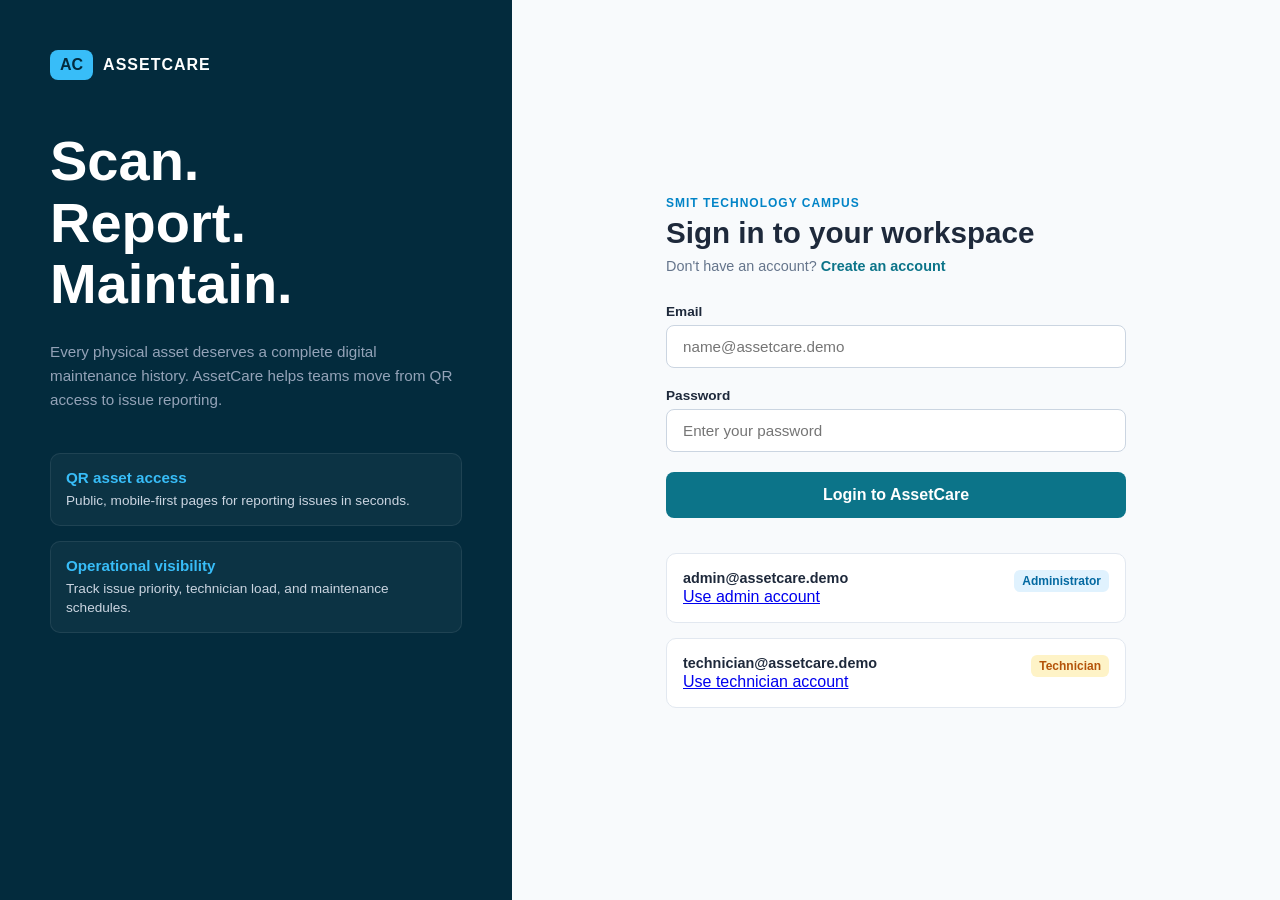
==== index.html @ efa00f7f "Asset Care Task!" ====
<!DOCTYPE html>
<html lang="en">

<head>
    <meta charset="UTF-8">
    <meta name="viewport" content="width=device-width, initial-scale=1.0">
    <title>AssetCare - Maintenance Dashboard</title>
    <link rel="stylesheet" href="dashboard-style.css">
    <link rel="stylesheet" href="admin-menu.css">
</head>

<body>

    <div class="dashboard-container">

        <aside class="sidebar-panel">
            <div class="brand-block">
                <div class="logo-icon">AC</div>
                <div class="brand-meta">
                    <h3>AssetCare</h3>
                    <span>Scan. Report. Maintain.</span>
                </div>
            </div>

            <div class="workspace-context">
                <strong>SMIT Technology Campus</strong>
                <p>Every asset deserves a complete digital maintenance history.</p>
            </div>

            <nav class="nav-links-stack">
                <a href="#" class="nav-item active"><span class="icon">📊</span> Dashboard</a>
                <a href="./assets/assets.html" class="nav-item"><span class="icon">⚙️</span> Assets</a>
                <a href="./issues/issues.html" class="nav-item"><span class="icon">🛠️</span> Issues</a>
                <a href="./schedule/schedule.html" class="nav-item"><span class="icon">📅</span> Scheduled
                    Maintenance</a>
                <a href="./technicians/technicians.html" class="nav-item"><span class="icon">👥</span> Technicians</a>
                <a href="./analytics/analytics.html" class="nav-item"><span class="icon">📈</span> Analytics</a>
                <a href="./notifications/notifications.html" class="nav-item"><span class="icon">🔔</span>
                    Notifications</a>
                <a href="./settings/settings.html" class="nav-item"><span class="icon">⚙️</span> Settings</a>
            </nav>

            <div class="sidebar-user-footer">
                <div class="user-avatar" id="user-avatar-initials">AA</div>
                <div class="user-info-text">
                    <h4 id="session-username">Loading...</h4>
                    <span id="session-role">Administrator</span>
                </div>
                <button class="btn-logout" onclick="triggerSessionLogout()">➔</button>
            </div>
        </aside>

        <main class="main-content-viewport">

            <header class="top-header-bar">
                <div class="search-bar-box">
                    <span class="search-icon">🔍</span>
                    <input type="text" placeholder="Search assets, asset codes, issues, or issue number...">
                </div>

                <div class="header-actions">
                    <div class="org-badge-view">
                        <span class="bell-icon">🔔</span>
                        <div class="text-meta">
                            <strong>SMIT Technology Campus</strong>
                            <span id="header-view-role">Administrator view</span>
                        </div>
                    </div>
                    <div class="context-menu-badge" id="role-context-menu">Admin Menu</div>
                </div>
            </header>

            <section class="workspace-scroller">

                <!-- Inside index.html Main Viewport Section -->
                <section class="real-scroll-workspace">

                    <!-- ==================== ADMIN DASHBOARD VIEW ==================== -->
                    <div id="admin-dashboard-view" class="role-view-block">
                        <div class="workspace-intro-row">
                            <div class="intro-title-meta">
                                <span class="sub-lbl">ASSETCARE WORKSPACE</span>
                                <h2>Maintenance Dashboard</h2>
                                <p>Overview of campus asset conditions, pending operations, and breakdowns.</p>
                            </div>
                        </div>
                        <!-- Aapka purana Admin stats grid aur charts yahan aayenge -->
                    </div>

                    <!-- ==================== TECHNICIAN DASHBOARD VIEW ==================== -->
                    <div id="technician-dashboard-view" class="role-view-block">
                        <div class="workspace-intro-row">
                            <div class="intro-title-meta">
                                <span class="sub-lbl">TECHNICIAN WORKSPACE</span>
                                <h2>Technician Dashboard</h2>
                                <p>Focus on your assigned work, due schedules, and active maintenance tasks.</p>
                            </div>
                        </div>

                        <!-- TECHNICIAN STATS CARDS (As per screenshot 2) -->
                        <div class="tech-stats-grid">
                            <div class="tech-card">
                                <span>Assigned issues</span>
                                <h3>4</h3>
                                <p>All issues currently visible to you</p>
                            </div>
                            <div class="tech-card priority-high">
                                <span>High priority</span>
                                <h3>0</h3>
                                <p>High and critical work items</p>
                            </div>
                            <div class="tech-card due-today">
                                <span>Due today</span>
                                <h3>0</h3>
                                <p>Scheduled maintenance that needs attention today</p>
                            </div>
                            <div class="tech-card progress-in">
                                <span>In progress</span>
                                <h3>0</h3>
                                <p>Inspections, repairs, and parts waits underway</p>
                            </div>
                        </div>

                        <!-- WORK QUEUE & PRIORITY MIX -->
                        <div class="tech-workspace-split">
                            <div class="work-queue-box">
                                <h4>Work queue</h4>
                                <!-- ISS-2026-0045 Card -->
                                <div class="issue-item-card">
                                    <div>
                                        <strong>ISS-2026-0045 • Hot water tap leaking</strong>
                                        <p>Water Dispenser 05 • Cafeteria</p>
                                    </div>
                                    <span class="badge-low">Low</span>
                                </div>
                                <!-- ISS-2026-0046 Card -->
                                <div class="issue-item-card">
                                    <div>
                                        <strong>ISS-2026-0046 • Visitor check-in software freezing</strong>
                                        <p>Reception Laptop 04 • Reception</p>
                                    </div>
                                    <span class="badge-medium">Medium</span>
                                </div>
                            </div>

                            <div class="priority-chart-mock">
                                <h4>Priority mix</h4>
                                <!-- Aapka Assigned 4 wala Donut Chart graphic yahan aa jayega -->
                            </div>
                        </div>
                    </div>

                </section>

                <div class="stats-summary-grid">
                    <div class="metric-card cyan-top">
                        <span class="lbl">Total assets</span>
                        <h1 id="count-total-assets">8</h1>
                        <p class="muted">Registered assets across the campus</p>
                    </div>
                    <div class="metric-card green-top">
                        <span class="lbl">Operational assets</span>
                        <h1 id="count-operational-assets">4</h1>
                        <p class="muted">Assets currently available for normal use</p>
                    </div>
                    <div class="metric-card orange-top">
                        <span class="lbl">Assets under maintenance</span>
                        <h1 id="count-maintenance-assets">2</h1>
                        <p class="muted">Assets under inspection or repair</p>
                    </div>
                    <div class="metric-card red-top">
                        <span class="lbl">Open Issues</span>
                        <h1 id="count-open-issues">8</h1>
                        <p class="muted">Reported, assigned, or in-progress issues</p>
                    </div>
                </div>

                <div class="stats-summary-grid secondary-grid">
                    <div class="metric-card alert-pink-top">
                        <span class="lbl alert-lbl">Overdue maintenance</span>
                        <h1 id="count-overdue-maintenance">1</h1>
                        <p class="muted">Schedules that missed their target date</p>
                    </div>
                    <div class="metric-card success-green-top">
                        <span class="lbl success-lbl">Resolved this month</span>
                        <h1 id="count-resolved-month">0</h1>
                        <p class="muted">Resolved or closed issues in the demo dataset</p>
                    </div>
                </div>

                <div class="saas-analytics-framework">

                    <div class="donut-charts-row-grid">

                        <div class="dashboard-visual-card">
                            <span class="context-lbl">ASSET HEALTH</span>
                            <h3 class="visual-card-title">Status distribution</h3>

                            <div class="visual-flex-engine">
                                <div class="donut-render-block">
                                    <div class="donut-svg-simulation asset-health-gradient"></div>
                                    <div class="donut-inner-core">
                                        <span class="core-subtext">Condition</span>
                                        <h2 class="core-main-number">8</h2>
                                    </div>
                                </div>
                                <ul class="legends-data-stack">
                                    <li><span class="legend-indicator dot-good"></span> Good <span
                                            class="legend-qty">4</span></li>
                                    <li><span class="legend-indicator dot-fair"></span> Fair <span
                                            class="legend-qty">2</span></li>
                                    <li><span class="legend-indicator dot-poor"></span> Poor <span
                                            class="legend-qty">1</span></li>
                                    <li><span class="legend-indicator dot-excellent"></span> Excellent <span
                                            class="legend-qty">1</span></li>
                                </ul>
                            </div>
                        </div>

                        <div class="dashboard-visual-card">
                            <span class="context-lbl">ISSUE PRESSURE</span>
                            <h3 class="visual-card-title">Priority distribution</h3>

                            <div class="visual-flex-engine">
                                <div class="donut-render-block">
                                    <div class="donut-svg-simulation issue-pressure-gradient"></div>
                                    <div class="donut-inner-core">
                                        <span class="core-subtext">Priority</span>
                                        <h2 class="core-main-number">12</h2>
                                    </div>
                                </div>
                                <ul class="legends-data-stack">
                                    <li><span class="legend-indicator dot-high"></span> High <span
                                            class="legend-qty">3</span></li>
                                    <li><span class="legend-indicator dot-critical"></span> Critical <span
                                            class="legend-qty">2</span></li>
                                    <li><span class="legend-indicator dot-medium"></span> Medium <span
                                            class="legend-qty">4</span></li>
                                    <li><span class="legend-indicator dot-low"></span> Low <span
                                            class="legend-qty">3</span></li>
                                </ul>
                            </div>
                        </div>
                    </div>

                    <div class="operational-three-column-system">

                        <div class="ops-column-box">
                            <span class="context-lbl">LIVE QUEUE</span>
                            <h3 class="ops-column-heading">Recently reported issues</h3>
                            <div class="ops-list-scroller">
                                <div class="ops-list-strip border-critical">
                                    <div class="strip-left-meta">
                                        <h4>Fuel level sensor fault</h4>
                                        <p>ISS-2026-0048 • Backup Generator</p>
                                    </div>
                                    <div class="strip-right-status">
                                        <span class="lbl-badge status-critical">Critical</span>
                                        <span class="lbl-badge tag-assigned">Assigned</span>
                                    </div>
                                </div>
                                <div class="ops-list-strip border-medium">
                                    <div class="strip-left-meta">
                                        <h4>Printer pulling multiple sheets</h4>
                                        <p>ISS-2026-0043 • IT Lab Printer 02</p>
                                    </div>
                                    <div class="strip-right-status">
                                        <span class="lbl-badge status-medium">Medium</span>
                                        <span class="lbl-badge tag-reported">Reported</span>
                                    </div>
                                </div>
                                <div class="ops-list-strip border-low">
                                    <div class="strip-left-meta">
                                        <h4>Inspection tag faded</h4>
                                        <p>ISS-2026-0047 • Fire Extinguisher Block A</p>
                                    </div>
                                    <div class="strip-right-status">
                                        <span class="lbl-badge status-low">Low</span>
                                        <span class="lbl-badge tag-reported">Reported</span>
                                    </div>
                                </div>
                            </div>
                        </div>

                        <div class="ops-column-box">
                            <span class="context-lbl">PLANNING</span>
                            <h3 class="ops-column-heading">Upcoming maintenance</h3>
                            <div class="ops-list-scroller">
                                <div class="ops-list-strip border-overdue">
                                    <div class="strip-left-meta">
                                        <h4>Backup Generator</h4>
                                        <p>Emergency Repair • Bilal Khan</p>
                                    </div>
                                    <div class="strip-right-status text-right-align">
                                        <span class="lbl-badge status-overdue-tag">Overdue</span>
                                        <span class="date-stamp text-red">2026-07-09</span>
                                    </div>
                                </div>
                                <div class="ops-list-strip border-upcoming">
                                    <div class="strip-left-meta">
                                        <h4>Fire Extinguisher Block A</h4>
                                        <p>Quarterly Inspection • Ahmed Raza</p>
                                    </div>
                                    <div class="strip-right-status text-right-align">
                                        <span class="lbl-badge status-upcoming-tag">Upcoming</span>
                                        <span class="date-stamp">2026-07-12</span>
                                    </div>
                                </div>
                                <div class="ops-list-strip border-upcoming">
                                    <div class="strip-left-meta">
                                        <h4>Main Office AC 03</h4>
                                        <p>Monthly maintenance • Sara Ali</p>
                                    </div>
                                    <div class="strip-right-status text-right-align">
                                        <span class="lbl-badge status-upcoming-tag">Upcoming</span>
                                        <span class="date-stamp">2026-07-15</span>
                                    </div>
                                </div>
                            </div>
                        </div>

                        <div class="ops-column-box">
                            <span class="context-lbl">REPEAT WORK</span>
                            <h3 class="ops-column-heading">Most frequently repaired assets</h3>
                            <div class="pure-bar-chart-viewport">
                                <div class="chart-bars-flexbox">
                                    <div class="bar-pillar-group">
                                        <span class="pillar-value-lbl">2</span>
                                        <div class="pillar-graph-body height-high"></div>
                                        <span class="pillar-title-lbl">Backup Generator</span>
                                    </div>
                                    <div class="bar-pillar-group">
                                        <span class="pillar-value-lbl">2</span>
                                        <div class="pillar-graph-body height-high"></div>
                                        <span class="pillar-title-lbl">Water Dispenser</span>
                                    </div>
                                    <div class="bar-pillar-group">
                                        <span class="pillar-value-lbl">2</span>
                                        <div class="pillar-graph-body height-high"></div>
                                        <span class="pillar-title-lbl">Reception Laptop</span>
                                    </div>
                                    <div class="bar-pillar-group">
                                        <span class="pillar-value-lbl">1</span>
                                        <div class="pillar-graph-body height-low"></div>
                                        <span class="pillar-title-lbl">Main Office</span>
                                    </div>
                                    <div class="bar-pillar-group">
                                        <span class="pillar-value-lbl">1</span>
                                        <div class="pillar-graph-body height-low"></div>
                                        <span class="pillar-title-lbl">IT Lab</span>
                                    </div>
                                </div>
                            </div>
                        </div>

                    </div>
                </div>

            </section>
        </main>
    </div>
    <div id="asset-modal" class="modal-overlay" style="display: none;">
        <div class="modal-content-box">
            <div class="modal-header">
                <h3>Register New Campus Asset</h3>
                <button class="close-modal-btn" onclick="toggleAssetModal(false)">✕</button>
            </div>
            <form id="asset-registration-form" onsubmit="handleAssetRegistration(event)">
                <div class="form-input-group">
                    <label>Asset Name</label>
                    <input type="text" id="asset-name" placeholder="e.g., Water Dispenser Floor 2" required>
                </div>
                <div class="form-input-group">
                    <label>Category</label>
                    <select id="asset-category" required>
                        <option value="Electronics">Electronics / IT Hardware</option>
                        <option value="Appliances">Appliances (AC, Water Cooler)</option>
                        <option value="Safety">Safety Equipment (Fire Extinguisher)</option>
                        <option value="Machinery">Machinery / Power Generator</option>
                    </select>
                </div>
                <div class="form-input-group">
                    <label>Initial Operational Status</label>
                    <select id="asset-status" required>
                        <option value="Operational">Operational (Available for use)</option>
                        <option value="Under Maintenance">Under Maintenance</option>
                        <option value="Under Inspection">Under Inspection</option>
                    </select>
                </div>
                <div class="modal-action-buttons">
                    <button type="button" class="btn-secondary-cancel" onclick="toggleAssetModal(false)">Cancel</button>
                    <button type="submit" class="btn-success-save">Save Asset to LocalStorage</button>
                </div>
            </form>
        </div>
    </div>

    <div class="admin-menu-badge">Admin Menu</div>

    <script src="global-menu-engine.js"></script>

    <script src="dashboard-engine.js"></script>
    <script src="global-menu.js"></script>
</body>

</html>
---- dashboard-style.css ----
:root {
    --sidebar-bg: #032b3d;
    --main-bg: #f8fafc;
    --text-primary: #0f172a;
    --text-secondary: #475569;
    --border-subtle: #e2e8f0;
    --btn-teal: #0c7489;
}

* {
    box-sizing: border-box;
    margin: 0;
    padding: 0;
    font-family: -apple-system, BlinkMacSystemFont, "Segoe UI", Roboto, sans-serif;
}

body {
    background-color: var(--main-bg);
    color: var(--text-primary);
    overflow: hidden;
}

.dashboard-container {
    display: flex;
    width: 100vw;
    height: 100vh;
}

/* SIDEBAR LAYOUT STYLES */
.sidebar-panel {
    width: 260px;
    background-color: var(--sidebar-bg);
    color: #ffffff;
    display: flex;
    flex-direction: column;
    padding: 24px 16px;
    flex-shrink: 0;
}

.brand-block {
    display: flex;
    align-items: center;
    gap: 12px;
    margin-bottom: 24px;
}

.logo-icon {
    background-color: #38bdf8;
    color: var(--sidebar-bg);
    font-weight: 800;
    padding: 6px 10px;
    border-radius: 8px;
}

.brand-meta h3 {
    font-size: 1.15rem;
    font-weight: 700;
}

.brand-meta span {
    font-size: 0.75rem;
    color: #94a3b8;
}

.workspace-context {
    background: rgba(255, 255, 255, 0.05);
    padding: 14px;
    border-radius: 10px;
    margin-bottom: 24px;
    font-size: 0.8rem;
}

.workspace-context strong {
    display: block;
    color: #38bdf8;
    margin-bottom: 4px;
}

.workspace-context p {
    color: #cbd5e1;
    line-height: 1.4;
}

.nav-links-stack {
    display: flex;
    flex-direction: column;
    gap: 6px;
    flex-grow: 1;
}

.nav-item {
    display: flex;
    align-items: center;
    gap: 12px;
    color: #94a3b8;
    text-decoration: none;
    font-size: 0.9rem;
    padding: 10px 14px;
    border-radius: 8px;
    transition: all 0.2s;
}

.nav-item:hover,
.nav-item.active {
    background-color: rgba(255, 255, 255, 0.08);
    color: #ffffff;
}

.sidebar-user-footer {
    display: flex;
    align-items: center;
    gap: 12px;
    padding-top: 16px;
    border-top: 1px solid rgba(255, 255, 255, 0.1);
}

.user-avatar {
    width: 36px;
    height: 36px;
    background: #0284c7;
    border-radius: 50%;
    display: flex;
    align-items: center;
    justify-content: center;
    font-weight: 600;
    font-size: 0.85rem;
}

.user-info-text h4 {
    font-size: 0.85rem;
    color: #fff;
}

.user-info-text span {
    font-size: 0.75rem;
    color: #94a3b8;
}

.btn-logout {
    margin-left: auto;
    background: transparent;
    border: none;
    color: #94a3b8;
    cursor: pointer;
    font-size: 1.1rem;
}

/* MAIN PANEL SYSTEM */
.main-content-viewport {
    flex-grow: 1;
    display: flex;
    flex-direction: column;
    height: 100%;
}

.top-header-bar {
    height: 70px;
    background: #ffffff;
    border-bottom: 1px solid var(--border-subtle);
    display: flex;
    align-items: center;
    justify-content: space-between;
    padding: 0 30px;
    flex-shrink: 0;
}

.search-bar-box {
    display: flex;
    align-items: center;
    gap: 10px;
    background: #f1f5f9;
    padding: 10px 16px;
    border-radius: 30px;
    width: 400px;
}

.search-bar-box input {
    background: transparent;
    border: none;
    outline: none;
    width: 100%;
    font-size: 0.85rem;
}

.header-actions {
    display: flex;
    align-items: center;
    gap: 20px;
}

.org-badge-view {
    display: flex;
    align-items: center;
    gap: 10px;
}

.org-badge-view .text-meta {
    font-size: 0.8rem;
    text-align: right;
}

.org-badge-view strong {
    display: block;
    color: var(--text-primary);
}

.org-badge-view span {
    color: #0284c7;
    font-weight: 600;
}

.context-menu-badge {
    background: #e0f2fe;
    color: #0369a1;
    font-weight: 700;
    font-size: 0.8rem;
    padding: 8px 14px;
    border-radius: 8px;
}

/* INTERNAL CONTAINER VIEWPORT SCROLLER */
.workspace-scroller {
    padding: 30px;
    overflow-y: auto;
    flex-grow: 1;
}

.welcome-heading-row {
    display: flex;
    justify-content: space-between;
    align-items: flex-start;
    margin-bottom: 30px;
}

.context-lbl {
    font-size: 0.7rem;
    font-weight: 700;
    color: #64748b;
    letter-spacing: 1px;
    text-transform: uppercase;
}

.welcome-heading-row h2 {
    font-size: 1.75rem;
    color: #1e293b;
    margin: 4px 0;
}

.welcome-heading-row p {
    color: var(--text-secondary);
    font-size: 0.9rem;
}

.btn-action-primary {
    background-color: var(--btn-teal);
    color: white;
    border: none;
    padding: 12px 20px;
    font-weight: 600;
    font-size: 0.9rem;
    border-radius: 8px;
    cursor: pointer;
}

/* TOP GRID STATS CARDS */
.stats-summary-grid {
    display: grid;
    grid-template-columns: repeat(4, 1fr);
    gap: 20px;
    margin-bottom: 20px;
}

.secondary-grid {
    grid-template-columns: repeat(4, 1fr);
}

.metric-card {
    background: white;
    border: 1px solid var(--border-subtle);
    padding: 20px;
    border-radius: 12px;
    position: relative;
    box-shadow: 0 1px 3px rgba(0, 0, 0, 0.02);
}

.metric-card .lbl {
    font-size: 0.8rem;
    font-weight: 700;
    color: #475569;
}

.metric-card h1 {
    font-size: 2.25rem;
    font-weight: 800;
    margin: 10px 0 6px 0;
    color: #0f172a;
}

.metric-card .muted {
    font-size: 0.78rem;
    color: #64748b;
    line-height: 1.3;
}

.cyan-top {
    border-top: 4px solid #38bdf8;
}

.green-top {
    border-top: 4px solid #4ade80;
}

.orange-top {
    border-top: 4px solid #fb923c;
}

.red-top {
    border-top: 4px solid #f87171;
}

.alert-pink-top {
    border-top: 4px solid #fda4af;
}

.alert-lbl {
    color: #e11d48 !important;
}

.success-green-top {
    border-top: 4px solid #86efac;
}

.success-lbl {
    color: #16a34a !important;
}

/* NEW REVISED SCREENSHOTS COMPONENT MODULES */
.saas-analytics-framework {
    display: flex;
    flex-direction: column;
    gap: 24px;
    margin-top: 24px;
    width: 100%;
}

.donut-charts-row-grid {
    display: grid;
    grid-template-columns: repeat(2, 1fr);
    gap: 20px;
}

.dashboard-visual-card {
    background: #ffffff;
    border: 1px solid #e2e8f0;
    border-radius: 12px;
    padding: 24px;
}

.visual-card-title {
    font-size: 1.25rem;
    font-weight: 700;
    color: #0f172a;
    margin-top: 4px;
    margin-bottom: 24px;
}

.visual-flex-engine {
    display: flex;
    align-items: center;
    gap: 48px;
}

.donut-render-block {
    position: relative;
    width: 140px;
    height: 140px;
    flex-shrink: 0;
}

.donut-svg-simulation {
    width: 100%;
    height: 100%;
    border-radius: 50%;
}

/* Exact Donut colors & metrics ratios */
.asset-health-gradient {
    background: conic-gradient(#0284c7 0% 50%,
            #f59e0b 50% 75%,
            #ef4444 75% 87.5%,
            #22c55e 87.5% 100%);
}

.issue-pressure-gradient {
    background: conic-gradient(#f59e0b 0% 25%,
            #ef4444 25% 41.6%,
            #0c7489 41.6% 75%,
            #94a3b8 75% 100%);
}

.donut-inner-core {
    position: absolute;
    top: 14px;
    left: 14px;
    width: 112px;
    height: 112px;
    background: #ffffff;
    border-radius: 50%;
    display: flex;
    flex-direction: column;
    align-items: center;
    justify-content: center;
}

.core-subtext {
    font-size: 0.75rem;
    color: #64748b;
    font-weight: 600;
    text-transform: uppercase;
}

.core-main-number {
    font-size: 1.85rem;
    font-weight: 800;
    color: #0f172a;
    margin-top: 2px;
}

.legends-data-stack {
    list-style: none;
    flex-grow: 1;
    display: flex;
    flex-direction: column;
    gap: 12px;
}

.legends-data-stack li {
    display: flex;
    align-items: center;
    font-size: 0.9rem;
    color: #334155;
    font-weight: 500;
}

.legend-indicator {
    width: 10px;
    height: 10px;
    border-radius: 50%;
    margin-right: 12px;
}

.dot-good {
    background: #0284c7;
}

.dot-fair {
    background: #f59e0b;
}

.dot-poor {
    background: #ef4444;
}

.dot-excellent {
    background: #22c55e;
}

.dot-high {
    background: #f59e0b;
}

.dot-critical {
    background: #ef4444;
}

.dot-medium {
    background: #0c7489;
}

.dot-low {
    background: #94a3b8;
}

.legend-qty {
    margin-left: auto;
    font-weight: 700;
    color: #0f172a;
}

/* THREE COLUMN WORKFLOWS */
.operational-three-column-system {
    display: grid;
    grid-template-columns: repeat(3, 1fr);
    gap: 20px;
}

.ops-column-box {
    background: #ffffff;
    border: 1px solid #e2e8f0;
    border-radius: 12px;
    padding: 24px;
    display: flex;
    flex-direction: column;
}

.ops-column-heading {
    font-size: 1.15rem;
    font-weight: 700;
    color: #0f172a;
    margin-top: 4px;
    margin-bottom: 20px;
}

.ops-list-scroller {
    display: flex;
    flex-direction: column;
    gap: 12px;
}

.ops-list-strip {
    background: #f8fafc;
    border: 1px solid #f1f5f9;
    border-left: 4px solid #cbd5e1;
    border-radius: 8px;
    padding: 12px 14px;
    display: flex;
    justify-content: space-between;
    align-items: flex-start;
}

.border-critical {
    border-left-color: #ef4444;
}

.border-medium {
    border-left-color: #0c7489;
}

.border-low {
    border-left-color: #94a3b8;
}

.border-overdue {
    border-left-color: #b91c1c;
}

.border-upcoming {
    border-left-color: #38bdf8;
}

.strip-left-meta h4 {
    font-size: 0.88rem;
    font-weight: 700;
    color: #0f172a;
    margin-bottom: 4px;
    line-height: 1.3;
}

.strip-left-meta p {
    font-size: 0.75rem;
    color: #64748b;
}

.strip-right-status {
    display: flex;
    flex-direction: column;
    align-items: flex-end;
    gap: 6px;
    flex-shrink: 0;
}

.text-right-align {
    align-items: flex-end;
}

.lbl-badge {
    font-size: 0.7rem;
    font-weight: 700;
    padding: 3px 8px;
    border-radius: 6px;
}

.status-critical {
    background: #fee2e2;
    color: #ef4444;
}

.status-medium {
    background: #e0f2fe;
    color: #0c7489;
}

.status-low {
    background: #f1f5f9;
    color: #64748b;
}

.tag-assigned {
    background: #ecfdf5;
    color: #10b981;
}

.tag-reported {
    background: #fef3c7;
    color: #d97706;
}

.status-overdue-tag {
    background: #fee2e2;
    color: #b91c1c;
}

.status-upcoming-tag {
    background: #e0f7fa;
    color: #00838f;
}

.date-stamp {
    font-size: 0.75rem;
    color: #64748b;
    margin-top: 2px;
    font-weight: 500;
}

.text-red {
    color: #ef4444 !important;
    font-weight: 700;
}

/* GRAPHIC PILLARS SYSTEM */
.pure-bar-chart-viewport {
    flex-grow: 1;
    display: flex;
    align-items: flex-end;
    min-height: 200px;
    padding-top: 16px;
}

.chart-bars-flexbox {
    display: flex;
    width: 100%;
    align-items: flex-end;
    justify-content: space-between;
    gap: 8px;
}

.bar-pillar-group {
    display: flex;
    flex-direction: column;
    align-items: center;
    flex: 1;
}

.pillar-value-lbl {
    font-size: 0.75rem;
    font-weight: 700;
    color: #64748b;
    margin-bottom: 6px;
}

.pillar-graph-body {
    width: 100%;
    max-width: 32px;
    border-radius: 6px 6px 0 0;
}

.height-high {
    height: 120px;
    background: linear-gradient(180deg, #38bdf8 0%, #0369a1 100%);
}

.height-low {
    height: 60px;
    background: linear-gradient(180deg, #7dd3fc 0%, #0284c7 100%);
    opacity: 0.9;
}

.pillar-title-lbl {
    font-size: 0.68rem;
    color: #64748b;
    text-align: center;
    margin-top: 8px;
    line-height: 1.2;
    height: 32px;
    overflow: hidden;
    word-break: break-word;
}

/* MODAL OVERLAY STYLES */
.modal-overlay {
    position: fixed;
    top: 0;
    left: 0;
    width: 100vw;
    height: 100vh;
    background: rgba(15, 23, 42, 0.6);
    /* Backdrop blur feel */
    display: flex;
    align-items: center;
    justify-content: center;
    z-index: 9999;
}

.modal-content-box {
    background: #ffffff;
    width: 100%;
    max-width: 450px;
    border-radius: 12px;
    padding: 24px;
    box-shadow: 0 20px 25px -5px rgba(0, 0, 0, 0.1), 0 10px 10px -5px rgba(0, 0, 0, 0.04);
}

.modal-header {
    display: flex;
    justify-content: space-between;
    align-items: center;
    margin-bottom: 20px;
    border-bottom: 1px solid #e2e8f0;
    padding-bottom: 12px;
}

.modal-header h3 {
    font-size: 1.2rem;
    color: #0f172a;
    font-weight: 700;
}

.close-modal-btn {
    background: transparent;
    border: none;
    font-size: 1.1rem;
    color: #64748b;
    cursor: pointer;
}

.form-input-group {
    display: flex;
    flex-direction: column;
    gap: 6px;
    margin-bottom: 16px;
}

.form-input-group label {
    font-size: 0.85rem;
    font-weight: 600;
    color: #334155;
}

.form-input-group input,
.form-input-group select {
    padding: 10px 12px;
    border: 1px solid #cbd5e1;
    border-radius: 8px;
    font-size: 0.9rem;
    outline: none;
}

.form-input-group input:focus,
.form-input-group select:focus {
    border-color: #0c7489;
}

.modal-action-buttons {
    display: flex;
    justify-content: flex-end;
    gap: 12px;
    margin-top: 24px;
    border-top: 1px solid #e2e8f0;
    padding-top: 16px;
}

.btn-secondary-cancel {
    background: #f1f5f9;
    color: #475569;
    border: none;
    padding: 10px 16px;
    border-radius: 8px;
    font-weight: 600;
    cursor: pointer;
}

.btn-success-save {
    background: #0c7489;
    color: white;
    border: none;
    padding: 10px 16px;
    border-radius: 8px;
    font-weight: 600;
    cursor: pointer;
}

.btn-success-save:hover {
    background: #0a6173;
}

/* Role blocks handling */
.role-view-block {
    display: none;
    /* Pehle dono ko hidden rakhein */
}

/* Jab body par admin ya technician ki class lagegi, to specific block active hoga */
body.role-admin #admin-dashboard-view {
    display: block;
}

body.role-technician #technician-dashboard-view {
    display: block;
}

/* Technician Layout Elements Styling (Screenshot 2 Match) */
.tech-stats-grid {
    display: grid;
    grid-template-columns: repeat(4, 1fr);
    gap: 16px;
    margin-bottom: 24px;
}

.tech-card {
    background: #ffffff;
    border: 1px solid #e2e8f0;
    border-radius: 12px;
    padding: 20px;
}

.tech-card span {
    font-size: 0.85rem;
    color: #64748b;
    font-weight: 500;
}

.tech-card h3 {
    font-size: 2rem;
    color: #0f172a;
    margin: 8px 0;
    font-weight: 700;
}

.tech-card p {
    font-size: 0.78rem;
    color: #94a3b8;
}

.tech-workspace-split {
    display: grid;
    grid-template-columns: 2fr 1fr;
    gap: 24px;
}

.work-queue-box,
.priority-chart-mock {
    background: #ffffff;
    border: 1px solid #e2e8f0;
    border-radius: 12px;
    padding: 24px;
}

.issue-item-card {
    display: flex;
    justify-content: space-between;
    align-items: center;
    border: 1px solid #f1f5f9;
    padding: 16px;
    border-radius: 8px;
    margin-top: 12px;
}

/* WORKSPACE INTRO HEADER ROW FIX */
.workspace-intro-row {
    margin-bottom: 24px;
    /* Grid cards se proper distance */
}

.workspace-intro-row .sub-lbl {
    font-size: 0.72rem;
    font-weight: 700;
    color: #475569;
    /* Real layout ke mutabiq muted deep gray/blue character */
    letter-spacing: 1.2px;
    /* Perfect tracking gap */
    text-transform: uppercase;
    display: block;
    margin-bottom: 4px;
    /* Heading ke sath bilkul minimum gap */
}

.workspace-intro-row h2 {
    font-size: 1.85rem;
    /* Real design match heading size */
    font-weight: 800;
    /* Extra bold look */
    color: #032b3d;
    letter-spacing: -0.5px;
    /* Slight tight spacing look */
    line-height: 1.2;
    margin: 0 0 6px 0;
}

.workspace-intro-row p {
    font-size: 0.92rem;
    color: #64748b;
    font-weight: 400;
}
---- admin-menu.css ----
/* ADMIN MENU DROPDOWN BADGE STYLING FOR NAVBAR */
.admin-menu-badge {
    background: #e0f2fe;
    color: #0369a1;
    font-weight: 600;
    font-size: 0.82rem;
    padding: 6px 14px;
    border-radius: 6px;
    cursor: pointer;
    transition: background 0.2s ease;
}

.admin-menu-badge:hover {
    background: #bae6fd;
}

/* GLOBAL MODAL BLUR OVERLAY (SCREENSHOT MATCHED) */
.modal-blur-overlay {
    position: fixed;
    top: 0;
    left: 0;
    width: 100vw;
    height: 100vh;
    background: rgba(15, 23, 42, 0.3);
    backdrop-filter: blur(4px);
    display: flex;
    align-items: center;
    justify-content: center;
    z-index: 99999;
    /* Sabse top par rahega */
    opacity: 0;
    pointer-events: none;
    transition: all 0.25s cubic-bezier(0.4, 0, 0.2, 1);
}

/* Active Class State Trigger */
.modal-blur-overlay.active {
    opacity: 1;
    pointer-events: auto;
}

.user-menu-card-popup {
    background: #ffffff;
    width: 440px;
    border-radius: 16px;
    padding: 28px;
    box-shadow: 0 20px 25px -5px rgba(0, 0, 0, 0.1), 0 10px 10px -5px rgba(0, 0, 0, 0.04);
    position: relative;
    transform: scale(0.92);
    transition: transform 0.25s cubic-bezier(0.4, 0, 0.2, 1);
}

.modal-blur-overlay.active .user-menu-card-popup {
    transform: scale(1);
}

.modal-close-btn {
    position: absolute;
    top: 20px;
    right: 20px;
    background: #f1f5f9;
    border: none;
    font-size: 1.4rem;
    color: #64748b;
    width: 32px;
    height: 32px;
    border-radius: 50%;
    cursor: pointer;
    display: flex;
    align-items: center;
    justify-content: center;
}

.modal-close-btn:hover {
    background: #e2e8f0;
    color: #0f172a;
}

.modal-header-section {
    margin-bottom: 20px;
}

.modal-brand-label {
    font-size: 0.68rem;
    font-weight: 700;
    color: #0c7489;
    letter-spacing: 1px;
}

.modal-header-section h3 {
    font-size: 1.35rem;
    color: #032b3d;
    font-weight: 700;
    margin-top: 2px;
}

.user-profile-row {
    display: flex;
    align-items: center;
    gap: 14px;
    margin-bottom: 20px;
}

.user-avatar-badge {
    width: 46px;
    height: 46px;
    background: #e0f2fe;
    color: #0369a1;
    border-radius: 50%;
    display: flex;
    align-items: center;
    justify-content: center;
    font-weight: 700;
    font-size: 1rem;
}

.user-meta-details h4 {
    font-size: 1.05rem;
    font-weight: 700;
    color: #0f172a;
}

.user-meta-details span {
    font-size: 0.82rem;
    color: #64748b;
}

.modal-info-notice-box {
    background: #f8fafc;
    border: 1px solid #e2e8f0;
    border-radius: 10px;
    padding: 14px 16px;
    margin-bottom: 24px;
}

.modal-info-notice-box p {
    font-size: 0.88rem;
    color: #475569;
    line-height: 1.5;
}

.modal-actions-footer {
    display: flex;
    justify-content: space-between;
    align-items: center;
}

.btn-modal-reset {
    background: #ffebebc7;
    border: none;
    color: #ba1c1c;
    padding: 10px 18px;
    font-size: 0.88rem;
    font-weight: 600;
    border-radius: 8px;
    cursor: pointer;
}

.btn-modal-reset:hover {
    background: #fecaca;
}

.btn-modal-logout {
    background: #ffffff;
    border: 1px solid #cbd5e1;
    color: #0f172a;
    padding: 10px 22px;
    font-size: 0.88rem;
    font-weight: 600;
    border-radius: 8px;
    cursor: pointer;
}

.btn-modal-logout:hover {
    background: #f8fafc;
    border-color: #94a3b8;
}
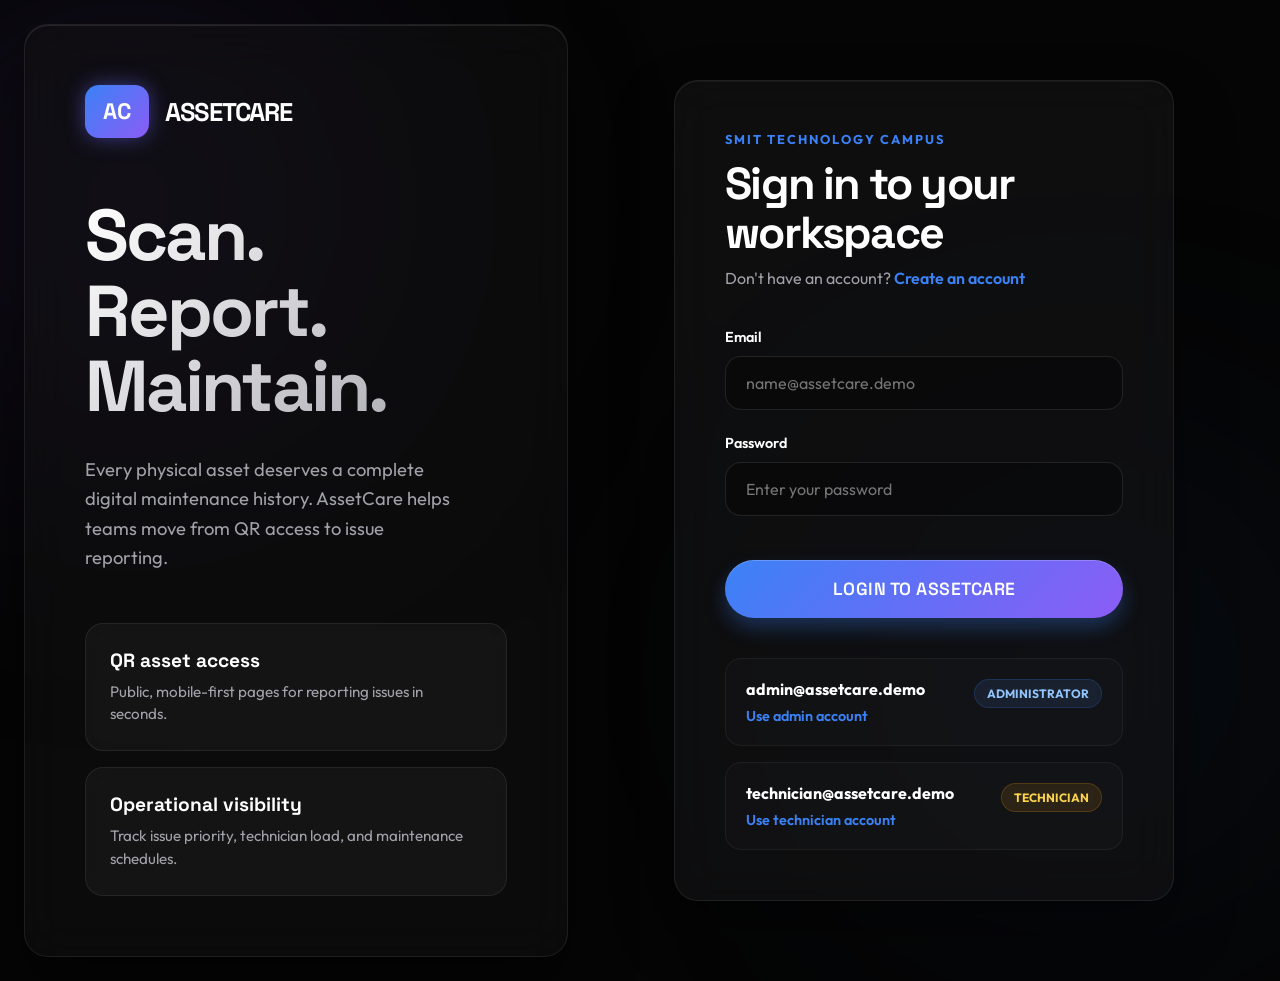
==== commit 0998053d: "add animation and set local storage issue" ====
--- a/index.html
+++ b/index.html
@@ -397,10 +397,9 @@
 
     <div class="admin-menu-badge">Admin Menu</div>
 
-    <script src="global-menu-engine.js"></script>
 
     <script src="dashboard-engine.js"></script>
     <script src="global-menu.js"></script>
 </body>
 
-</html>+</html>
--- a/dashboard-style.css
+++ b/dashboard-style.css
@@ -35,6 +35,10 @@
     flex-direction: column;
     padding: 24px 16px;
     flex-shrink: 0;
+
+    height: 100vh;
+    overflow-y: auto;
+    overflow-x: hidden;
 }
 
 .brand-block {
@@ -216,6 +220,11 @@
     font-size: 0.8rem;
     padding: 8px 14px;
     border-radius: 8px;
+}
+
+.context-menu-badge,
+#role-context-menu {
+    cursor: pointer !important;
 }
 
 /* INTERNAL CONTAINER VIEWPORT SCROLLER */
--- a/admin-menu.css
+++ b/admin-menu.css
@@ -1,177 +1,679 @@
-/* ADMIN MENU DROPDOWN BADGE STYLING FOR NAVBAR */
-.admin-menu-badge {
-    background: #e0f2fe;
-    color: #0369a1;
-    font-weight: 600;
-    font-size: 0.82rem;
-    padding: 6px 14px;
-    border-radius: 6px;
-    cursor: pointer;
-    transition: background 0.2s ease;
-}
-
-.admin-menu-badge:hover {
-    background: #bae6fd;
-}
-
-/* GLOBAL MODAL BLUR OVERLAY (SCREENSHOT MATCHED) */
-.modal-blur-overlay {
+@import url('https://fonts.googleapis.com/css2?family=Outfit:wght@300;400;500;600;700;800;900&family=Space+Grotesk:wght@400;500;600;700&display=swap');
+
+:root {
+    --bg-dark: #050505;
+    --glass-bg: rgba(20, 20, 22, 0.5);
+    --glass-border: rgba(255, 255, 255, 0.08);
+    --neon-blue: #3b82f6;
+    --neon-purple: #8b5cf6;
+    --neon-pink: #ec4899;
+    --text-primary: #ffffff;
+    --text-secondary: #a1a1aa;
+    --font-heading: 'Space Grotesk', sans-serif;
+    --font-body: 'Outfit', sans-serif;
+    --radius-heavy: 24px;
+}
+
+body {
+    background-color: var(--bg-dark) !important;
+    color: var(--text-primary) !important;
+    font-family: var(--font-body) !important;
+    overflow-x: hidden;
+    position: relative;
+    margin: 0;
+    padding: 0;
+}
+
+/* ANIMATED AURORA BACKGROUND */
+body::before,
+body::after,
+.dashboard-container::before,
+.real-app-layout::before {
+    content: '';
     position: fixed;
+    border-radius: 50%;
+    filter: blur(140px);
+    z-index: -1;
+    animation: floatOrb 25s infinite alternate ease-in-out;
+    pointer-events: none;
+}
+
+body::before {
+    width: 60vw;
+    height: 60vw;
+    background: radial-gradient(circle, rgba(139, 92, 246, 0.18), transparent 60%);
+    top: -20vh;
+    left: -20vw;
+}
+
+body::after {
+    width: 50vw;
+    height: 50vw;
+    background: radial-gradient(circle, rgba(59, 130, 246, 0.15), transparent 60%);
+    bottom: -10vh;
+    right: -10vw;
+    animation-delay: -5s;
+}
+
+.dashboard-container::before,
+.real-app-layout::before {
+    width: 40vw;
+    height: 40vw;
+    background: radial-gradient(circle, rgba(236, 72, 153, 0.12), transparent 60%);
+    top: 30vh;
+    left: 40vw;
+    animation-duration: 30s;
+}
+
+@keyframes floatOrb {
+    0% {
+        transform: translate(0, 0) scale(1);
+    }
+
+    100% {
+        transform: translate(150px, 100px) scale(1.1);
+    }
+}
+
+/* APP LAYOUT OVERRIDE (FLOATING DOCK STYLE) */
+.dashboard-container,
+.real-app-layout {
+    display: flex !important;
+    padding: 24px !important;
+    gap: 24px !important;
+    height: 100vh !important;
+    box-sizing: border-box !important;
+    background: transparent !important;
+}
+
+/* SIDEBAR AS A FLOATING GLASS PANEL */
+.sidebar-panel,
+.real-sidebar {
+    background: var(--glass-bg) !important;
+    backdrop-filter: blur(24px) !important;
+    -webkit-backdrop-filter: blur(24px) !important;
+    border: 1px solid var(--glass-border) !important;
+    border-radius: var(--radius-heavy) !important;
+    height: calc(100vh - 48px) !important;
+    box-shadow: 0 30px 60px rgba(0, 0, 0, 0.4), inset 0 1px 0 rgba(255, 255, 255, 0.1) !important;
+    padding: 30px 20px !important;
+    flex-shrink: 0 !important;
+}
+
+.main-content-viewport,
+.real-main-viewport {
+    background: transparent !important;
+    border-radius: var(--radius-heavy) !important;
+    overflow: hidden !important;
+    display: flex !important;
+    flex-direction: column !important;
+    flex-grow: 1 !important;
+}
+
+/* HEADERS AS GLASS PILLS */
+.top-header-bar,
+.real-top-header {
+    background: rgba(20, 20, 22, 0.5) !important;
+    backdrop-filter: blur(20px) !important;
+    border: 1px solid var(--glass-border) !important;
+    border-radius: var(--radius-heavy) !important;
+    margin-bottom: 24px !important;
+    box-shadow: 0 10px 30px rgba(0, 0, 0, 0.2) !important;
+    height: 80px !important;
+    display: flex !important;
+    align-items: center !important;
+    justify-content: space-between !important;
+}
+
+.header-right-meta {
+    display: flex !important;
+    align-items: center !important;
+    gap: 20px !important;
+}
+
+.org-badge-info {
+    display: flex !important;
+    flex-direction: column !important;
+    align-items: flex-end !important;
+}
+
+.org-badge-info span {
+    background: transparent !important;
+    border: none !important;
+    padding: 0 !important;
+    font-size: 0.75rem !important;
+    color: var(--neon-blue) !important;
+    backdrop-filter: none !important;
+}
+
+/* SEARCH BAR */
+.search-bar-box,
+.header-search-bar-mock {
+    background: rgba(255, 255, 255, 0.05) !important;
+    border: 1px solid rgba(255, 255, 255, 0.1) !important;
+    color: white !important;
+    border-radius: 40px !important;
+    padding: 12px 20px !important;
+    backdrop-filter: blur(10px) !important;
+}
+
+.search-bar-box input,
+.header-search-bar-mock input {
+    color: white !important;
+    font-family: var(--font-body) !important;
+    background: transparent !important;
+    border: none !important;
+}
+
+.search-bar-box input::placeholder,
+.header-search-bar-mock input::placeholder {
+    color: rgba(255, 255, 255, 0.4) !important;
+}
+
+/* TYPOGRAPHY OVERRIDES */
+h1,
+h2,
+h3,
+h4,
+h5,
+.metric-card h1,
+.brand-meta h3,
+.form-title,
+.visual-card-title,
+.ops-column-heading {
+    font-family: var(--font-heading) !important;
+    font-weight: 700 !important;
+    letter-spacing: -0.04em !important;
+    color: #ffffff !important;
+}
+
+.brand-meta h3,
+.brand-meta-info h3 {
+    font-size: 1.6rem !important;
+    background: linear-gradient(135deg, #fff, #a1a1aa);
+    -webkit-background-clip: text;
+    -webkit-text-fill-color: transparent;
+}
+
+.logo-icon,
+.brand-logo-icon {
+    background: linear-gradient(135deg, var(--neon-blue), var(--neon-purple)) !important;
+    border-radius: 12px !important;
+    padding: 10px 14px !important;
+    font-size: 1.2rem !important;
+    color: white !important;
+}
+
+/* METRIC CARDS (GLASS NEUMORPHISM) */
+.metric-card,
+.dashboard-visual-card,
+.ops-column-box,
+.filter-console-card,
+.asset-directory-card,
+.settings-panel-card,
+.schedule-item-card,
+.tech-card,
+.issue-item-card,
+.notification-card,
+.issue-directory-card,
+.analytics-panel-card,
+.tech-profile-card,
+.sidebar-context-card,
+.danger-zone-container-box,
+.metric-summary-box,
+.tech-counters-strip-row,
+.inner-ticket-item-row,
+.log-row-item,
+.header-search-bar-mock {
+    background: var(--glass-bg) !important;
+    backdrop-filter: blur(20px) !important;
+    border: 1px solid var(--glass-border) !important;
+    border-radius: var(--radius-heavy) !important;
+    box-shadow: 0 20px 40px rgba(0, 0, 0, 0.3), inset 0 1px 0 rgba(255, 255, 255, 0.05) !important;
+    position: relative !important;
+    overflow: hidden !important;
+    transition: all 0.5s cubic-bezier(0.175, 0.885, 0.32, 1.275) !important;
+}
+
+/* Glow lines on top of metric cards */
+.cyan-top,
+.green-top,
+.orange-top,
+.red-top,
+.alert-pink-top,
+.success-green-top {
+    border-top: none !important;
+}
+
+.metric-card::before {
+    content: '';
+    position: absolute;
     top: 0;
     left: 0;
-    width: 100vw;
-    height: 100vh;
-    background: rgba(15, 23, 42, 0.3);
-    backdrop-filter: blur(4px);
-    display: flex;
-    align-items: center;
-    justify-content: center;
-    z-index: 99999;
-    /* Sabse top par rahega */
-    opacity: 0;
-    pointer-events: none;
-    transition: all 0.25s cubic-bezier(0.4, 0, 0.2, 1);
-}
-
-/* Active Class State Trigger */
-.modal-blur-overlay.active {
+    width: 100%;
+    height: 2px;
+    background: linear-gradient(90deg, transparent, rgba(255, 255, 255, 0.5), transparent);
+    opacity: 0.2;
+}
+
+.metric-card.cyan-top::before {
+    background: linear-gradient(90deg, transparent, #38bdf8, transparent);
     opacity: 1;
-    pointer-events: auto;
-}
-
-.user-menu-card-popup {
-    background: #ffffff;
-    width: 440px;
-    border-radius: 16px;
-    padding: 28px;
-    box-shadow: 0 20px 25px -5px rgba(0, 0, 0, 0.1), 0 10px 10px -5px rgba(0, 0, 0, 0.04);
-    position: relative;
-    transform: scale(0.92);
-    transition: transform 0.25s cubic-bezier(0.4, 0, 0.2, 1);
-}
-
-.modal-blur-overlay.active .user-menu-card-popup {
-    transform: scale(1);
-}
-
-.modal-close-btn {
+}
+
+.metric-card.green-top::before {
+    background: linear-gradient(90deg, transparent, #4ade80, transparent);
+    opacity: 1;
+}
+
+.metric-card.orange-top::before {
+    background: linear-gradient(90deg, transparent, #fb923c, transparent);
+    opacity: 1;
+}
+
+.metric-card.red-top::before {
+    background: linear-gradient(90deg, transparent, #f87171, transparent);
+    opacity: 1;
+}
+
+.metric-card:hover,
+.schedule-item-card:hover,
+.tech-card:hover {
+    transform: translateY(-8px) scale(1.02) !important;
+    border-color: rgba(255, 255, 255, 0.2) !important;
+    box-shadow: 0 30px 60px rgba(0, 0, 0, 0.6), 0 0 30px rgba(59, 130, 246, 0.15) !important;
+}
+
+/* SUPER HUGE METRIC NUMBERS */
+.metric-card h1 {
+    font-size: 4.5rem !important;
+    line-height: 1 !important;
+    background: linear-gradient(to bottom right, #ffffff, #a1a1aa) !important;
+    -webkit-background-clip: text !important;
+    -webkit-text-fill-color: transparent !important;
+    margin: 15px 0 !important;
+    font-weight: 600 !important;
+}
+
+/* TEXT COLORS */
+.metric-card .lbl,
+.metric-card .muted,
+.ops-list-strip p,
+p,
+span,
+label,
+td,
+.col-issue-meta,
+.col-asset-code,
+.col-priority,
+.col-status,
+.col-reported-by,
+.col-assigned-to,
+.col-date,
+.col-actions,
+.col-category,
+.col-location,
+.col-condition,
+.col-service,
+.col-issues,
+.asset-text-details h5,
+.issue-item-card strong {
+    color: var(--text-secondary) !important;
+}
+
+/* LIST STRIPS (Dark transparent rows) */
+.ops-list-strip,
+.asset-list-row-item,
+.issue-list-row-item {
+    background: rgba(255, 255, 255, 0.02) !important;
+    border: 1px solid rgba(255, 255, 255, 0.05) !important;
+    border-radius: 14px !important;
+    margin-bottom: 10px !important;
+    padding: 16px !important;
+    transition: all 0.3s cubic-bezier(0.4, 0, 0.2, 1) !important;
+    color: white !important;
+}
+
+.ops-list-strip:hover,
+.asset-list-row-item:hover,
+.issue-list-row-item:hover {
+    background: rgba(255, 255, 255, 0.06) !important;
+    transform: translateX(8px) !important;
+    border-color: rgba(255, 255, 255, 0.15) !important;
+    box-shadow: -5px 5px 15px rgba(0, 0, 0, 0.2) !important;
+}
+
+.directory-list-headers {
+    background: transparent !important;
+    color: #a1a1aa !important;
+    border-bottom: 1px solid rgba(255, 255, 255, 0.1) !important;
+    padding-bottom: 10px !important;
+    text-transform: uppercase !important;
+    font-size: 0.8rem !important;
+    letter-spacing: 1px !important;
+}
+
+/* BUTTONS (CYBER/NEO STYLING) */
+button,
+.btn-action-primary,
+.btn-register-new-asset,
+.btn-settings-save,
+.btn-apply-filters,
+.btn-assign-new-tech,
+.btn-trigger-schedule-modal,
+.btn-trigger-issue-modal,
+.btn-login-submit {
+    background: linear-gradient(135deg, var(--neon-blue), var(--neon-purple)) !important;
+    color: white !important;
+    border: none !important;
+    font-family: var(--font-heading) !important;
+    font-weight: 600 !important;
+    letter-spacing: 0.5px !important;
+    border-radius: 30px !important;
+    padding: 14px 28px !important;
+    box-shadow: 0 10px 20px rgba(59, 130, 246, 0.3), inset 0 1px 0 rgba(255, 255, 255, 0.2) !important;
+    position: relative !important;
+    overflow: hidden !important;
+    z-index: 1 !important;
+    text-transform: uppercase !important;
+    font-size: 0.9rem !important;
+    cursor: pointer !important;
+}
+
+/* Small Row Action Buttons Override */
+.col-actions button,
+.btn-row-action-open,
+.btn-row-action-qr,
+.btn-row-action-assign {
+    padding: 8px 16px !important;
+    font-size: 0.75rem !important;
+    border-radius: 12px !important;
+    box-shadow: 0 4px 10px rgba(59, 130, 246, 0.2) !important;
+}
+
+button::after {
+    content: '';
     position: absolute;
-    top: 20px;
-    right: 20px;
-    background: #f1f5f9;
-    border: none;
-    font-size: 1.4rem;
-    color: #64748b;
-    width: 32px;
-    height: 32px;
-    border-radius: 50%;
-    cursor: pointer;
-    display: flex;
-    align-items: center;
-    justify-content: center;
-}
-
-.modal-close-btn:hover {
-    background: #e2e8f0;
-    color: #0f172a;
-}
-
-.modal-header-section {
-    margin-bottom: 20px;
-}
-
-.modal-brand-label {
-    font-size: 0.68rem;
-    font-weight: 700;
-    color: #0c7489;
-    letter-spacing: 1px;
-}
-
+    top: 0;
+    left: 0;
+    width: 100%;
+    height: 100%;
+    background: linear-gradient(135deg, var(--neon-purple), var(--neon-pink)) !important;
+    z-index: -1 !important;
+    transition: opacity 0.4s ease !important;
+    opacity: 0 !important;
+}
+
+button:hover::after {
+    opacity: 1 !important;
+}
+
+button:hover {
+    transform: translateY(-3px) scale(1.02) !important;
+    box-shadow: 0 15px 30px rgba(236, 72, 153, 0.4) !important;
+}
+
+/* SIDEBAR NAV ITEMS */
+.nav-item {
+    color: var(--text-secondary) !important;
+    border-radius: 14px !important;
+    padding: 14px 18px !important;
+    margin-bottom: 8px !important;
+    position: relative !important;
+    overflow: hidden !important;
+    font-family: var(--font-heading) !important;
+    font-size: 1rem !important;
+    transition: all 0.3s ease !important;
+}
+
+.nav-item.active,
+.nav-item:hover {
+    background: rgba(255, 255, 255, 0.08) !important;
+    color: white !important;
+    box-shadow: inset 0 0 0 1px rgba(255, 255, 255, 0.1) !important;
+    transform: translateX(6px) !important;
+}
+
+.nav-item.active::before {
+    content: '';
+    position: absolute;
+    left: 0;
+    top: 0;
+    height: 100%;
+    width: 4px;
+    background: var(--neon-blue) !important;
+    box-shadow: 0 0 15px var(--neon-blue);
+}
+
+/* BADGES */
+.lbl-badge,
+.badge-status,
+.badge-condition,
+.badge-priority,
+.badge-status-pill,
+.admin-menu-badge,
+.org-badge-info span,
+.context-menu-badge {
+    background: rgba(255, 255, 255, 0.05) !important;
+    border: 1px solid rgba(255, 255, 255, 0.1) !important;
+    color: white !important;
+    backdrop-filter: blur(8px) !important;
+    border-radius: 20px !important;
+    padding: 6px 14px !important;
+    font-weight: 600 !important;
+    font-size: 0.75rem !important;
+    letter-spacing: 0.5px !important;
+    text-transform: uppercase !important;
+}
+
+.status-critical,
+.status-overdue-tag {
+    border-color: rgba(239, 68, 68, 0.5) !important;
+    color: #fca5a5 !important;
+    text-shadow: 0 0 8px rgba(239, 68, 68, 0.6) !important;
+}
+
+.status-medium,
+.status-upcoming-tag {
+    border-color: rgba(59, 130, 246, 0.5) !important;
+    color: #93c5fd !important;
+    text-shadow: 0 0 8px rgba(59, 130, 246, 0.6) !important;
+}
+
+.tag-assigned {
+    border-color: rgba(16, 185, 129, 0.5) !important;
+    color: #6ee7b7 !important;
+    text-shadow: 0 0 8px rgba(16, 185, 129, 0.6) !important;
+}
+
+/* ORG BADGE */
+.org-badge-info strong {
+    color: white !important;
+}
+
+/* INPUTS */
+input,
+select,
+textarea {
+    background: rgba(0, 0, 0, 0.3) !important;
+    border: 1px solid rgba(255, 255, 255, 0.1) !important;
+    color: white !important;
+    border-radius: 14px !important;
+    padding: 14px 18px !important;
+    font-family: var(--font-body) !important;
+}
+
+input:focus,
+select:focus,
+textarea:focus {
+    border-color: var(--neon-blue) !important;
+    box-shadow: 0 0 0 4px rgba(59, 130, 246, 0.2) !important;
+    outline: none !important;
+}
+
+/* MODAL OVERLAY STYLES */
+.modal-overlay,
+.modal-blur-overlay,
+.modal-backdrop {
+    background: rgba(0, 0, 0, 0.6) !important;
+    backdrop-filter: blur(24px) !important;
+}
+
+.modal-content-box,
+.user-menu-card-popup,
+.modal-window-box {
+    background: rgba(15, 15, 17, 0.85) !important;
+    border: 1px solid rgba(255, 255, 255, 0.1) !important;
+    box-shadow: 0 30px 60px rgba(0, 0, 0, 0.8), inset 0 1px 0 rgba(255, 255, 255, 0.1) !important;
+    border-radius: var(--radius-heavy) !important;
+    color: white !important;
+}
+
+.modal-header h3,
 .modal-header-section h3 {
-    font-size: 1.35rem;
-    color: #032b3d;
-    font-weight: 700;
-    margin-top: 2px;
-}
-
-.user-profile-row {
-    display: flex;
-    align-items: center;
-    gap: 14px;
-    margin-bottom: 20px;
-}
-
-.user-avatar-badge {
-    width: 46px;
-    height: 46px;
-    background: #e0f2fe;
-    color: #0369a1;
-    border-radius: 50%;
-    display: flex;
-    align-items: center;
-    justify-content: center;
-    font-weight: 700;
-    font-size: 1rem;
-}
-
-.user-meta-details h4 {
-    font-size: 1.05rem;
-    font-weight: 700;
-    color: #0f172a;
-}
-
+    color: white !important;
+}
+
+.modal-info-notice-box {
+    background: rgba(0, 0, 0, 0.4) !important;
+    border-color: rgba(255, 255, 255, 0.1) !important;
+}
+
+.modal-info-notice-box p {
+    color: #a1a1aa !important;
+}
+
+.user-meta-details h4,
 .user-meta-details span {
-    font-size: 0.82rem;
-    color: #64748b;
-}
-
-.modal-info-notice-box {
-    background: #f8fafc;
-    border: 1px solid #e2e8f0;
+    color: white !important;
+}
+
+.btn-modal-logout,
+.btn-modal-cancel {
+    background: transparent !important;
+    color: white !important;
+    border: 1px solid rgba(255, 255, 255, 0.2) !important;
+}
+
+.btn-modal-logout:hover,
+.btn-modal-cancel:hover {
+    background: rgba(255, 255, 255, 0.1) !important;
+}
+
+/* Custom Scrollbar */
+::-webkit-scrollbar {
+    width: 6px;
+    height: 6px;
+}
+
+::-webkit-scrollbar-track {
+    background: transparent;
+}
+
+::-webkit-scrollbar-thumb {
+    background: rgba(255, 255, 255, 0.1);
     border-radius: 10px;
-    padding: 14px 16px;
-    margin-bottom: 24px;
-}
-
-.modal-info-notice-box p {
-    font-size: 0.88rem;
-    color: #475569;
-    line-height: 1.5;
-}
-
-.modal-actions-footer {
-    display: flex;
-    justify-content: space-between;
-    align-items: center;
-}
-
-.btn-modal-reset {
-    background: #ffebebc7;
-    border: none;
-    color: #ba1c1c;
-    padding: 10px 18px;
-    font-size: 0.88rem;
-    font-weight: 600;
-    border-radius: 8px;
-    cursor: pointer;
-}
-
-.btn-modal-reset:hover {
-    background: #fecaca;
-}
-
-.btn-modal-logout {
-    background: #ffffff;
-    border: 1px solid #cbd5e1;
-    color: #0f172a;
-    padding: 10px 22px;
-    font-size: 0.88rem;
-    font-weight: 600;
-    border-radius: 8px;
-    cursor: pointer;
-}
-
-.btn-modal-logout:hover {
-    background: #f8fafc;
-    border-color: #94a3b8;
+}
+
+::-webkit-scrollbar-thumb:hover {
+    background: rgba(255, 255, 255, 0.3);
+}
+
+/* ENTRANCE ANIMATIONS */
+.metric-card,
+.ops-column-box,
+.dashboard-visual-card,
+.asset-list-row-item,
+.feat-card {
+    animation: fadeUpIn 1s cubic-bezier(0.16, 1, 0.3, 1) backwards;
+}
+
+.metric-card:nth-child(1) {
+    animation-delay: 0.1s;
+}
+
+.metric-card:nth-child(2) {
+    animation-delay: 0.2s;
+}
+
+.metric-card:nth-child(3) {
+    animation-delay: 0.3s;
+}
+
+.metric-card:nth-child(4) {
+    animation-delay: 0.4s;
+}
+
+.ops-column-box:nth-child(1) {
+    animation-delay: 0.3s;
+}
+
+.ops-column-box:nth-child(2) {
+    animation-delay: 0.4s;
+}
+
+.ops-column-box:nth-child(3) {
+    animation-delay: 0.5s;
+}
+
+@keyframes fadeUpIn {
+    from {
+        opacity: 0;
+        transform: translateY(40px) scale(0.95);
+    }
+
+    to {
+        opacity: 1;
+        transform: translateY(0) scale(1);
+    }
+}
+
+@media (max-width: 1024px) {
+
+    .dashboard-container,
+    .real-app-layout {
+        padding: 12px !important;
+        gap: 12px !important;
+    }
+
+    .stats-summary-grid,
+    .secondary-grid,
+    .donut-charts-row-grid,
+    .operational-three-column-system {
+        grid-template-columns: repeat(2, 1fr) !important;
+    }
+}
+
+@media (max-width: 768px) {
+
+    .dashboard-container,
+    .real-app-layout {
+        flex-direction: column !important;
+        height: auto !important;
+    }
+
+    .sidebar-panel,
+    .real-sidebar {
+        width: 100% !important;
+        height: auto !important;
+        flex-direction: row !important;
+        flex-wrap: wrap !important;
+        padding: 20px !important;
+        border-radius: var(--radius-heavy) !important;
+    }
+
+    .nav-links-stack,
+    .sidebar-navigation {
+        flex-direction: row !important;
+        width: 100% !important;
+        justify-content: center !important;
+        gap: 10px !important;
+    }
+
+    .stats-summary-grid,
+    .secondary-grid,
+    .donut-charts-row-grid,
+    .operational-three-column-system {
+        grid-template-columns: 1fr !important;
+    }
 }
